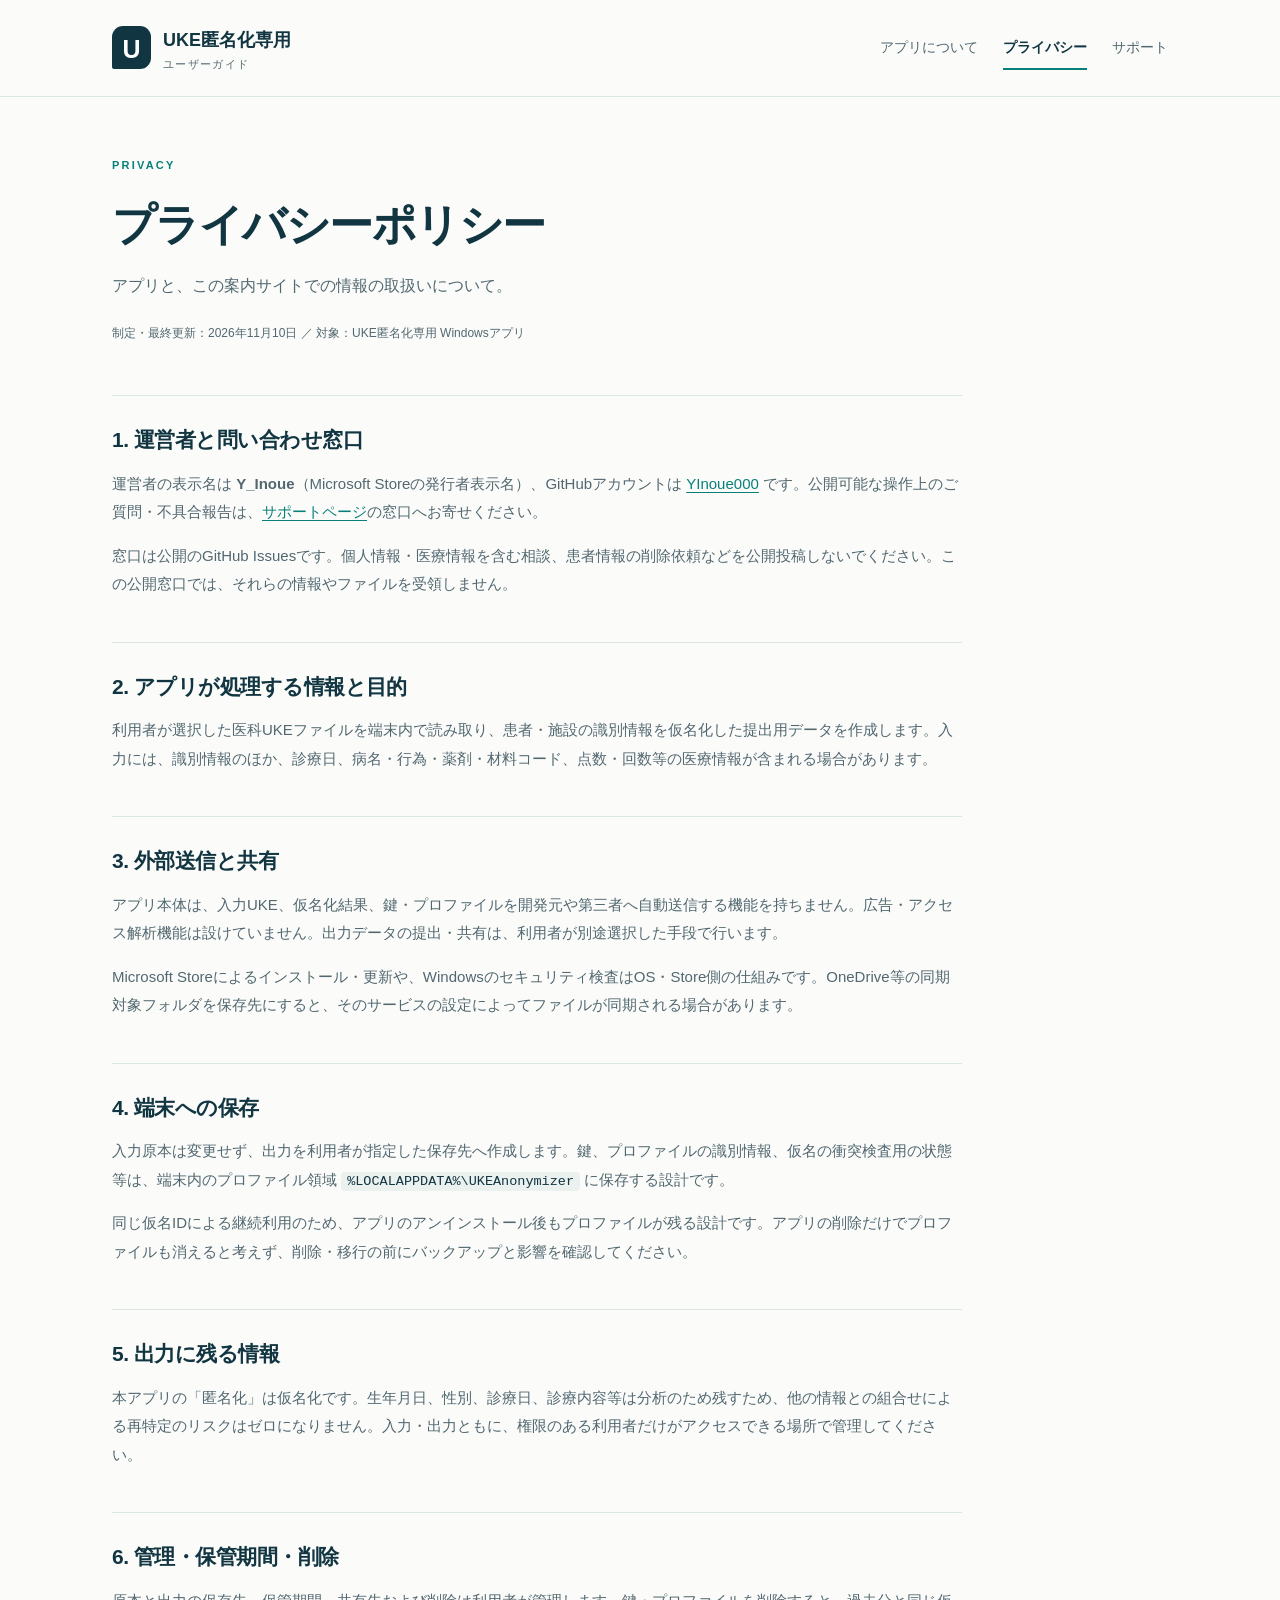
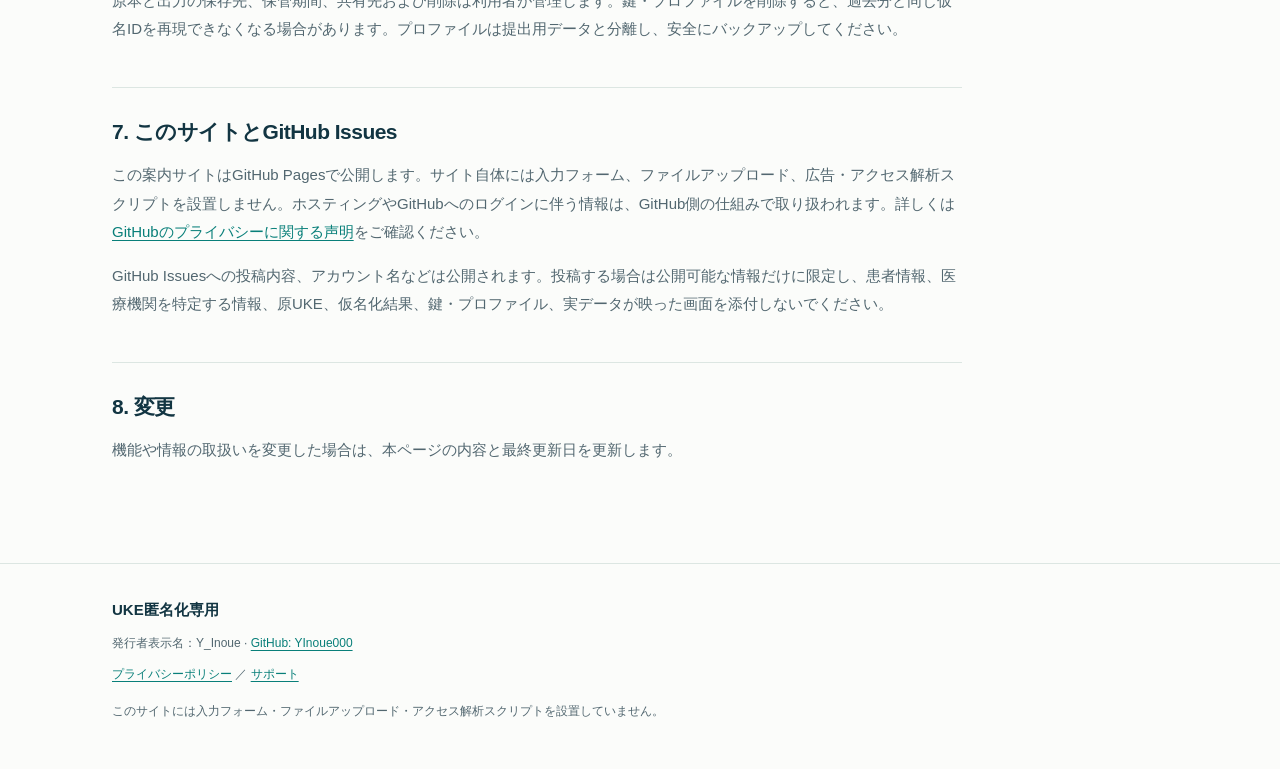
==== privacy.html @ 4976c47e "Publish approved UKE app support pages" ====
<!doctype html>
<html lang="ja"><head><meta charset="utf-8"><meta name="viewport" content="width=device-width, initial-scale=1">
<title>プライバシーポリシー | UKE匿名化専用</title><meta name="description" content="UKE匿名化専用アプリとサポートサイトの情報の取扱いについて。">
<meta name="color-scheme" content="light"><meta name="referrer" content="strict-origin-when-cross-origin">
<link rel="stylesheet" href="styles.css"></head><body>
<a class="skip" href="#main">本文へ移動</a><header class="site-header"><div class="wrap header-row">
<a class="brand" href="index.html"><span class="brand-mark" aria-hidden="true">U</span><span>UKE匿名化専用<small>ユーザーガイド</small></span></a>
<nav aria-label="メインナビゲーション"><a href="index.html">アプリについて</a><a href="privacy.html" aria-current="page">プライバシー</a><a href="support.html">サポート</a></nav></div></header>
<main id="main" class="wrap"><header class="page-heading"><p class="eyebrow">PRIVACY</p><h1>プライバシーポリシー</h1><p class="lead">アプリと、この案内サイトでの情報の取扱いについて。</p><p class="meta">制定・最終更新：2026年11月10日 ／ 対象：UKE匿名化専用 Windowsアプリ</p></header>
<article class="document"><section><h2>1. 運営者と問い合わせ窓口</h2><p>運営者の表示名は <strong>Y_Inoue</strong>（Microsoft Storeの発行者表示名）、GitHubアカウントは <a href="https://github.com/YInoue000">YInoue000</a> です。公開可能な操作上のご質問・不具合報告は、<a href="support.html#contact">サポートページ</a>の窓口へお寄せください。</p><p>窓口は公開のGitHub Issuesです。個人情報・医療情報を含む相談、患者情報の削除依頼などを公開投稿しないでください。この公開窓口では、それらの情報やファイルを受領しません。</p></section>
<section><h2>2. アプリが処理する情報と目的</h2><p>利用者が選択した医科UKEファイルを端末内で読み取り、患者・施設の識別情報を仮名化した提出用データを作成します。入力には、識別情報のほか、診療日、病名・行為・薬剤・材料コード、点数・回数等の医療情報が含まれる場合があります。</p></section>
<section><h2>3. 外部送信と共有</h2><p>アプリ本体は、入力UKE、仮名化結果、鍵・プロファイルを開発元や第三者へ自動送信する機能を持ちません。広告・アクセス解析機能は設けていません。出力データの提出・共有は、利用者が別途選択した手段で行います。</p><p>Microsoft Storeによるインストール・更新や、Windowsのセキュリティ検査はOS・Store側の仕組みです。OneDrive等の同期対象フォルダを保存先にすると、そのサービスの設定によってファイルが同期される場合があります。</p></section>
<section><h2>4. 端末への保存</h2><p>入力原本は変更せず、出力を利用者が指定した保存先へ作成します。鍵、プロファイルの識別情報、仮名の衝突検査用の状態等は、端末内のプロファイル領域 <code>%LOCALAPPDATA%\UKEAnonymizer</code> に保存する設計です。</p><p>同じ仮名IDによる継続利用のため、アプリのアンインストール後もプロファイルが残る設計です。アプリの削除だけでプロファイルも消えると考えず、削除・移行の前にバックアップと影響を確認してください。</p></section>
<section><h2>5. 出力に残る情報</h2><p>本アプリの「匿名化」は仮名化です。生年月日、性別、診療日、診療内容等は分析のため残すため、他の情報との組合せによる再特定のリスクはゼロになりません。入力・出力ともに、権限のある利用者だけがアクセスできる場所で管理してください。</p></section>
<section><h2>6. 管理・保管期間・削除</h2><p>原本と出力の保存先、保管期間、共有先および削除は利用者が管理します。鍵・プロファイルを削除すると、過去分と同じ仮名IDを再現できなくなる場合があります。プロファイルは提出用データと分離し、安全にバックアップしてください。</p></section>
<section><h2>7. このサイトとGitHub Issues</h2><p>この案内サイトはGitHub Pagesで公開します。サイト自体には入力フォーム、ファイルアップロード、広告・アクセス解析スクリプトを設置しません。ホスティングやGitHubへのログインに伴う情報は、GitHub側の仕組みで取り扱われます。詳しくは <a href="https://docs.github.com/site-policy/privacy-policies/github-privacy-statement">GitHubのプライバシーに関する声明</a>をご確認ください。</p><p>GitHub Issuesへの投稿内容、アカウント名などは公開されます。投稿する場合は公開可能な情報だけに限定し、患者情報、医療機関を特定する情報、原UKE、仮名化結果、鍵・プロファイル、実データが映った画面を添付しないでください。</p></section>
<section><h2>8. 変更</h2><p>機能や情報の取扱いを変更した場合は、本ページの内容と最終更新日を更新します。</p></section></article></main>
<footer class="site-footer"><div class="wrap"><p class="footer-brand">UKE匿名化専用</p><p>発行者表示名：Y_Inoue · <a href="https://github.com/YInoue000">GitHub: YInoue000</a></p>
<p><a href="privacy.html">プライバシーポリシー</a><span aria-hidden="true"> ／ </span><a href="support.html">サポート</a></p>
<p class="fine">このサイトには入力フォーム・ファイルアップロード・アクセス解析スクリプトを設置していません。</p></div></footer>
</body></html>
---- styles.css ----
:root{--ink:#123542;--muted:#526770;--accent:#087f79;--light:#edf5f3;--paper:#fbfcfa;--line:#dce6e2;--warn:#744924}*{box-sizing:border-box}html{scroll-behavior:smooth;scroll-padding-top:110px}body{margin:0;background:var(--paper);color:var(--ink);font-family:-apple-system,BlinkMacSystemFont,"Segoe UI","Yu Gothic UI","Meiryo",sans-serif;line-height:1.9;overflow-wrap:anywhere}a{color:var(--accent);text-underline-offset:.22em}a:hover{text-decoration-thickness:2px}a:focus-visible,summary:focus-visible{outline:3px solid #db9b31;outline-offset:5px}.wrap{max-width:1120px;padding:0 32px;margin:auto}.skip{position:absolute;left:18px;top:-100px;padding:12px;background:white;z-index:10}.skip:focus{top:12px}.site-header{border-bottom:1px solid var(--line);background:rgba(251,252,250,.98)}.header-row{display:flex;align-items:center;justify-content:space-between;gap:24px;min-height:96px}.brand{display:flex;align-items:center;gap:12px;color:var(--ink);font-weight:750;text-decoration:none;font-size:18px;white-space:nowrap}.brand small{display:block;font-size:11px;letter-spacing:.12em;color:var(--muted);font-weight:500;line-height:1.4}.brand-mark{display:grid;place-items:center;width:39px;height:43px;background:var(--ink);color:white;font-size:25px;font-weight:650;border-radius:11px 11px 11px 2px}.header-row nav{display:flex;gap:25px;font-size:14px}.header-row nav a{text-decoration:none;color:var(--muted);padding:8px 0}.header-row nav a[aria-current]{color:var(--ink);border-bottom:2px solid var(--accent);font-weight:700}.hero{display:grid;grid-template-columns:1.2fr 1fr;gap:76px;align-items:center;padding:82px 0 70px}.eyebrow{font-size:11px;letter-spacing:.2em;font-weight:750;color:var(--accent);margin:0 0 18px}h1,h2,h3,p{margin-top:0}h1{font-size:clamp(38px,4.3vw,61px);line-height:1.4;letter-spacing:-.035em;margin-bottom:24px}h2{font-size:27px;line-height:1.5;letter-spacing:-.025em;margin-bottom:20px}h3{font-size:19px;margin-bottom:8px}.lead{font-size:17px;color:var(--muted);line-height:2;max-width:640px}.actions{display:flex;flex-wrap:wrap;gap:12px;margin-top:28px}.button{display:inline-flex;align-items:center;justify-content:center;gap:24px;padding:13px 23px;border-radius:7px;text-decoration:none;font-size:14px;font-weight:700;line-height:1.7}.primary{background:var(--accent);color:white;border:1px solid var(--accent)}.primary:hover{background:#096963;border-color:#096963}.secondary{background:white;border:1px solid var(--line);color:var(--ink)}.release-status{margin-top:26px;font-size:12px;color:var(--muted)}.status-dot{display:inline-block;width:7px;height:7px;background:#bd8a3f;border-radius:50%;margin-right:9px}.workflow{background:var(--light);padding:36px 38px;border-radius:18px 18px 18px 3px;border:1px solid #dcebe5;position:relative}.workflow>.eyebrow{margin-bottom:30px}.flow-step{display:flex;gap:20px;align-items:center}.step-number{display:grid;place-items:center;flex:0 0 45px;height:45px;font-size:12px;font-weight:700;color:var(--accent);background:white;border:1px solid #d3e4dd;border-radius:50%}.flow-step strong{font-size:17px;letter-spacing:.02em}.flow-step p{font-size:12px;color:var(--muted);margin:2px 0 0}.flow-line{height:27px;margin-left:22px;border-left:1px solid #b9d4c8}.flow-note{border-top:1px solid #d0e3d9;margin:27px 0 0;padding-top:18px;font-size:12px;color:var(--muted)}.notice{background:#f8f3e9;border-left:3px solid #c69246;padding:25px 30px;border-radius:0 8px 8px 0;margin:0 0 14px}.notice-label{display:block;color:var(--warn);font-size:11px;letter-spacing:.08em;font-weight:700;margin-bottom:6px}.notice h2{font-size:21px;margin-bottom:9px}.notice p{font-size:14px;color:#5f5c52;max-width:900px;margin-bottom:0}.section{padding:60px 0}.section-title{margin-bottom:30px}.section-title .eyebrow{margin-bottom:10px}.instructions{list-style:none;padding:0;margin:0;display:grid;grid-template-columns:repeat(3,1fr);gap:36px;counter-reset:step}.instructions li{counter-increment:step}.instructions li::before{content:"0" counter(step);display:block;font-size:12px;color:var(--accent);font-weight:750;border-top:1px solid var(--line);padding-top:17px;margin-bottom:18px;letter-spacing:.1em}.instructions p,.prose p{font-size:15px;color:var(--muted)}.divider{border-top:1px solid var(--line)}.prose{max-width:830px}.bottom-callout{background:var(--ink);color:white;padding:35px 39px;margin:0 0 75px;border-radius:12px}.bottom-callout h2{font-size:25px;margin-bottom:10px}.bottom-callout p{font-size:14px;color:#d8e8e7}.bottom-callout .button{background:white;color:var(--ink);border-color:white}.site-footer{border-top:1px solid var(--line);padding:32px 0 38px}.site-footer p{font-size:12px;color:var(--muted);margin-bottom:8px}.site-footer .footer-brand{color:var(--ink);font-size:15px;font-weight:750}.site-footer .fine,.fine{font-size:12px;color:var(--muted);margin-top:14px}.page-heading{padding:58px 0 38px}.page-heading h1{font-size:clamp(31px,3.7vw,44px);margin-bottom:15px}.page-heading .lead{font-size:16px}.meta{font-size:12px;color:var(--muted);margin-top:20px}.document{max-width:850px;padding-bottom:55px}.document section{padding:28px 0;border-top:1px solid var(--line)}.document h2{font-size:21px;margin-bottom:14px}.document p{font-size:15px;color:var(--muted)}code{font-family:Consolas,monospace;font-size:.9em;padding:2px 6px;background:#eaf1ee;border-radius:4px;color:var(--ink)}.faq details{border-bottom:1px solid var(--line);padding:17px 0;max-width:850px}.faq summary{cursor:pointer;font-size:16px;font-weight:650;padding-right:10px}.faq details p{font-size:14px;color:var(--muted);padding:13px 22px 0;margin-bottom:0}.faq>h2{margin-bottom:15px}
@media(max-width:800px){.wrap{padding:0 22px}.header-row{gap:15px;flex-wrap:wrap;padding-top:18px;padding-bottom:16px}.header-row nav{gap:22px;font-size:13px}.hero{grid-template-columns:1fr;gap:36px;padding:46px 0}.workflow{max-width:550px;padding:29px}.hero h1{font-size:clamp(32px,8.4vw,46px)}.hero .lead{max-width:550px}.instructions{grid-template-columns:1fr;gap:20px}.section{padding:38px 0}.bottom-callout{margin-bottom:45px;padding:28px}.page-heading{padding-top:40px}.notice{padding:21px 23px}.notice h2{font-size:20px}.document p{font-size:14px}}
@media(prefers-reduced-motion:reduce){html{scroll-behavior:auto}}
@media print{.site-header nav,.actions,.button,.skip{display:none}.hero{padding-top:20px}.wrap{max-width:none}.workflow{break-inside:avoid}body{background:white;color:black}a{color:inherit}.notice{break-inside:avoid}details>p{display:block}}
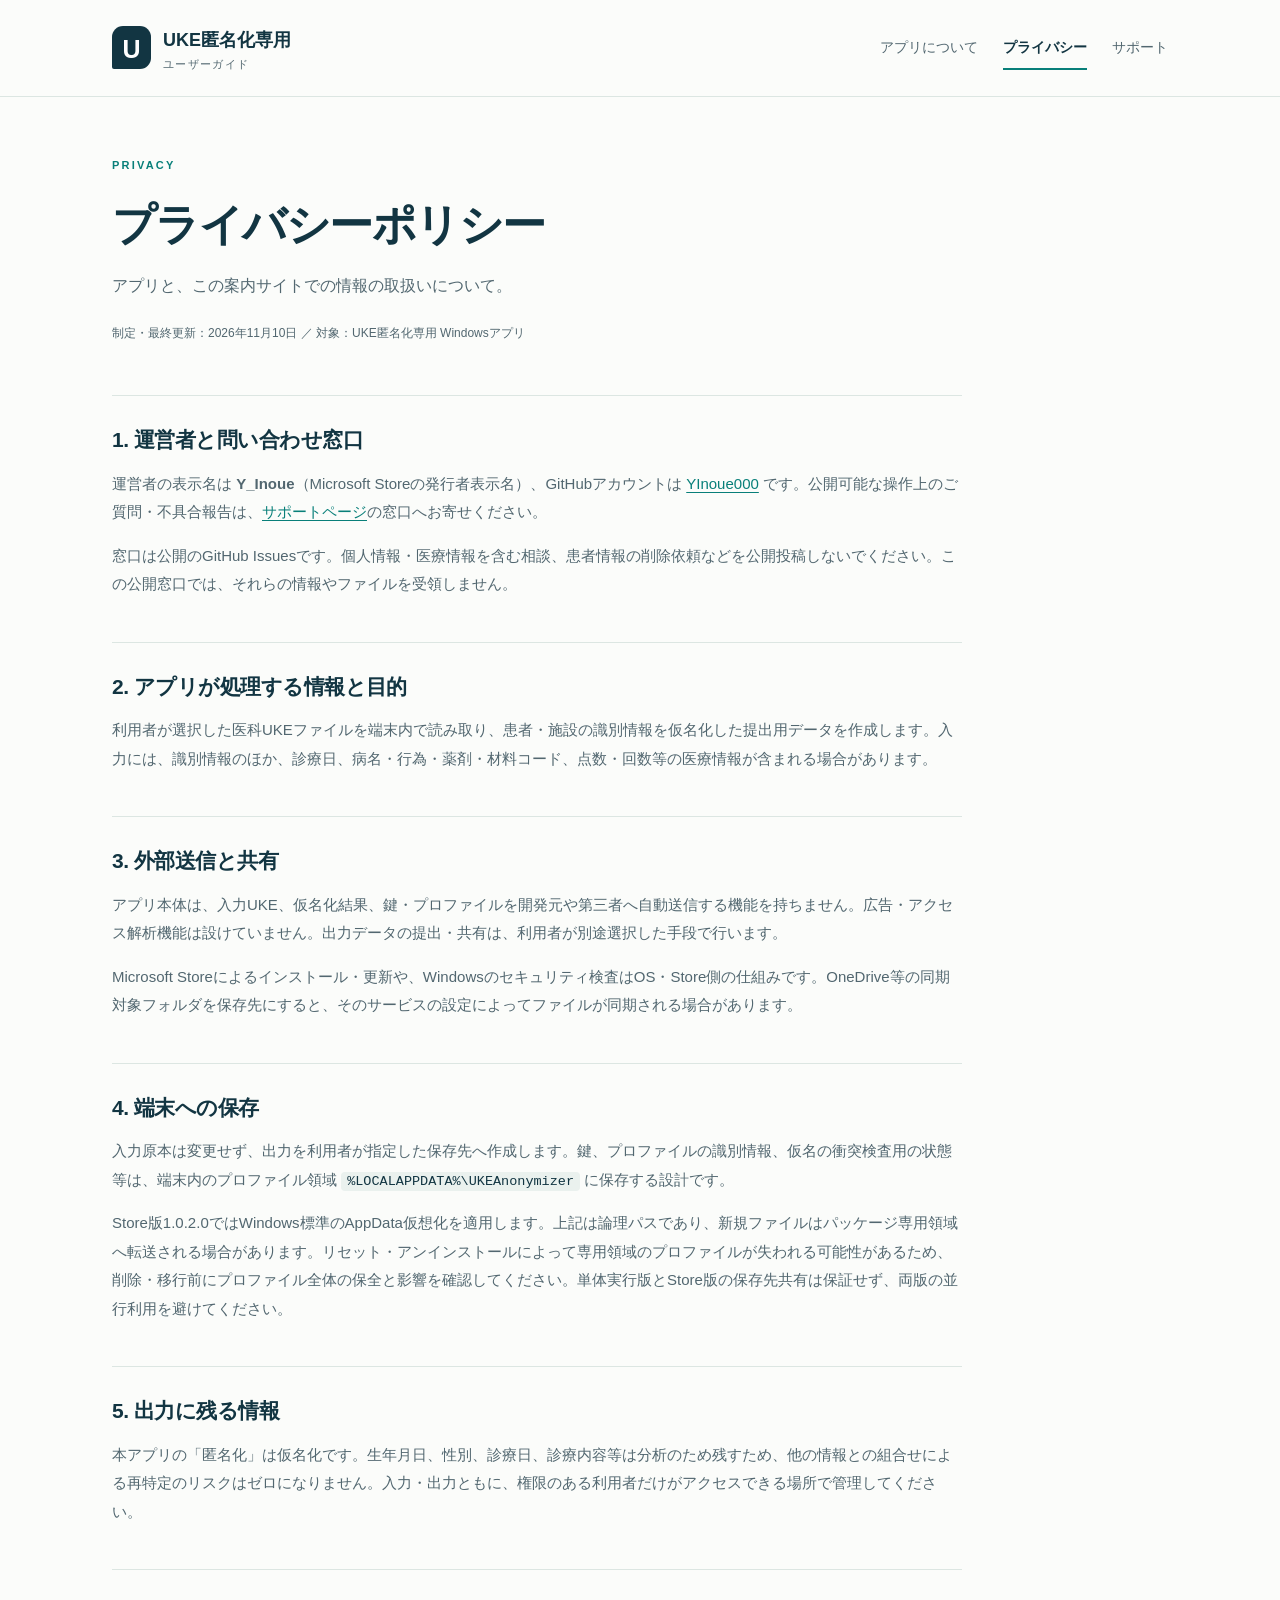
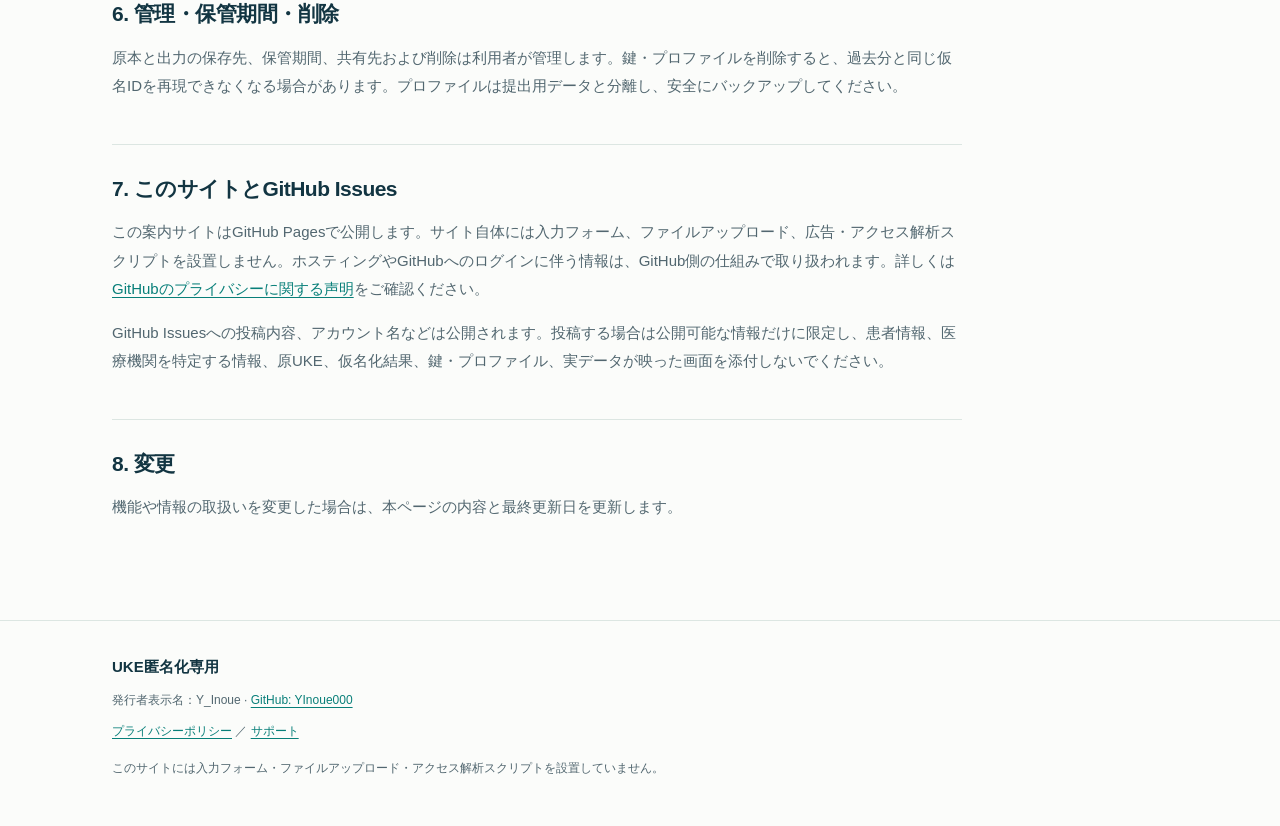
==== commit f85ea343: "Add files via upload" ====
--- a/privacy.html
+++ b/privacy.html
@@ -1,21 +1,21 @@
-<!doctype html>
-<html lang="ja"><head><meta charset="utf-8"><meta name="viewport" content="width=device-width, initial-scale=1">
-<title>プライバシーポリシー | UKE匿名化専用</title><meta name="description" content="UKE匿名化専用アプリとサポートサイトの情報の取扱いについて。">
-<meta name="color-scheme" content="light"><meta name="referrer" content="strict-origin-when-cross-origin">
-<link rel="stylesheet" href="styles.css"></head><body>
-<a class="skip" href="#main">本文へ移動</a><header class="site-header"><div class="wrap header-row">
-<a class="brand" href="index.html"><span class="brand-mark" aria-hidden="true">U</span><span>UKE匿名化専用<small>ユーザーガイド</small></span></a>
-<nav aria-label="メインナビゲーション"><a href="index.html">アプリについて</a><a href="privacy.html" aria-current="page">プライバシー</a><a href="support.html">サポート</a></nav></div></header>
-<main id="main" class="wrap"><header class="page-heading"><p class="eyebrow">PRIVACY</p><h1>プライバシーポリシー</h1><p class="lead">アプリと、この案内サイトでの情報の取扱いについて。</p><p class="meta">制定・最終更新：2026年11月10日 ／ 対象：UKE匿名化専用 Windowsアプリ</p></header>
-<article class="document"><section><h2>1. 運営者と問い合わせ窓口</h2><p>運営者の表示名は <strong>Y_Inoue</strong>（Microsoft Storeの発行者表示名）、GitHubアカウントは <a href="https://github.com/YInoue000">YInoue000</a> です。公開可能な操作上のご質問・不具合報告は、<a href="support.html#contact">サポートページ</a>の窓口へお寄せください。</p><p>窓口は公開のGitHub Issuesです。個人情報・医療情報を含む相談、患者情報の削除依頼などを公開投稿しないでください。この公開窓口では、それらの情報やファイルを受領しません。</p></section>
-<section><h2>2. アプリが処理する情報と目的</h2><p>利用者が選択した医科UKEファイルを端末内で読み取り、患者・施設の識別情報を仮名化した提出用データを作成します。入力には、識別情報のほか、診療日、病名・行為・薬剤・材料コード、点数・回数等の医療情報が含まれる場合があります。</p></section>
-<section><h2>3. 外部送信と共有</h2><p>アプリ本体は、入力UKE、仮名化結果、鍵・プロファイルを開発元や第三者へ自動送信する機能を持ちません。広告・アクセス解析機能は設けていません。出力データの提出・共有は、利用者が別途選択した手段で行います。</p><p>Microsoft Storeによるインストール・更新や、Windowsのセキュリティ検査はOS・Store側の仕組みです。OneDrive等の同期対象フォルダを保存先にすると、そのサービスの設定によってファイルが同期される場合があります。</p></section>
-<section><h2>4. 端末への保存</h2><p>入力原本は変更せず、出力を利用者が指定した保存先へ作成します。鍵、プロファイルの識別情報、仮名の衝突検査用の状態等は、端末内のプロファイル領域 <code>%LOCALAPPDATA%\UKEAnonymizer</code> に保存する設計です。</p><p>同じ仮名IDによる継続利用のため、アプリのアンインストール後もプロファイルが残る設計です。アプリの削除だけでプロファイルも消えると考えず、削除・移行の前にバックアップと影響を確認してください。</p></section>
-<section><h2>5. 出力に残る情報</h2><p>本アプリの「匿名化」は仮名化です。生年月日、性別、診療日、診療内容等は分析のため残すため、他の情報との組合せによる再特定のリスクはゼロになりません。入力・出力ともに、権限のある利用者だけがアクセスできる場所で管理してください。</p></section>
-<section><h2>6. 管理・保管期間・削除</h2><p>原本と出力の保存先、保管期間、共有先および削除は利用者が管理します。鍵・プロファイルを削除すると、過去分と同じ仮名IDを再現できなくなる場合があります。プロファイルは提出用データと分離し、安全にバックアップしてください。</p></section>
-<section><h2>7. このサイトとGitHub Issues</h2><p>この案内サイトはGitHub Pagesで公開します。サイト自体には入力フォーム、ファイルアップロード、広告・アクセス解析スクリプトを設置しません。ホスティングやGitHubへのログインに伴う情報は、GitHub側の仕組みで取り扱われます。詳しくは <a href="https://docs.github.com/site-policy/privacy-policies/github-privacy-statement">GitHubのプライバシーに関する声明</a>をご確認ください。</p><p>GitHub Issuesへの投稿内容、アカウント名などは公開されます。投稿する場合は公開可能な情報だけに限定し、患者情報、医療機関を特定する情報、原UKE、仮名化結果、鍵・プロファイル、実データが映った画面を添付しないでください。</p></section>
-<section><h2>8. 変更</h2><p>機能や情報の取扱いを変更した場合は、本ページの内容と最終更新日を更新します。</p></section></article></main>
-<footer class="site-footer"><div class="wrap"><p class="footer-brand">UKE匿名化専用</p><p>発行者表示名：Y_Inoue · <a href="https://github.com/YInoue000">GitHub: YInoue000</a></p>
-<p><a href="privacy.html">プライバシーポリシー</a><span aria-hidden="true"> ／ </span><a href="support.html">サポート</a></p>
-<p class="fine">このサイトには入力フォーム・ファイルアップロード・アクセス解析スクリプトを設置していません。</p></div></footer>
+<!doctype html>
+<html lang="ja"><head><meta charset="utf-8"><meta name="viewport" content="width=device-width, initial-scale=1">
+<title>プライバシーポリシー | UKE匿名化専用</title><meta name="description" content="UKE匿名化専用アプリとサポートサイトの情報の取扱いについて。">
+<meta name="color-scheme" content="light"><meta name="referrer" content="strict-origin-when-cross-origin">
+<link rel="stylesheet" href="styles.css"></head><body>
+<a class="skip" href="#main">本文へ移動</a><header class="site-header"><div class="wrap header-row">
+<a class="brand" href="index.html"><span class="brand-mark" aria-hidden="true">U</span><span>UKE匿名化専用<small>ユーザーガイド</small></span></a>
+<nav aria-label="メインナビゲーション"><a href="index.html">アプリについて</a><a href="privacy.html" aria-current="page">プライバシー</a><a href="support.html">サポート</a></nav></div></header>
+<main id="main" class="wrap"><header class="page-heading"><p class="eyebrow">PRIVACY</p><h1>プライバシーポリシー</h1><p class="lead">アプリと、この案内サイトでの情報の取扱いについて。</p><p class="meta">制定・最終更新：2026年11月10日 ／ 対象：UKE匿名化専用 Windowsアプリ</p></header>
+<article class="document"><section><h2>1. 運営者と問い合わせ窓口</h2><p>運営者の表示名は <strong>Y_Inoue</strong>（Microsoft Storeの発行者表示名）、GitHubアカウントは <a href="https://github.com/YInoue000">YInoue000</a> です。公開可能な操作上のご質問・不具合報告は、<a href="support.html#contact">サポートページ</a>の窓口へお寄せください。</p><p>窓口は公開のGitHub Issuesです。個人情報・医療情報を含む相談、患者情報の削除依頼などを公開投稿しないでください。この公開窓口では、それらの情報やファイルを受領しません。</p></section>
+<section><h2>2. アプリが処理する情報と目的</h2><p>利用者が選択した医科UKEファイルを端末内で読み取り、患者・施設の識別情報を仮名化した提出用データを作成します。入力には、識別情報のほか、診療日、病名・行為・薬剤・材料コード、点数・回数等の医療情報が含まれる場合があります。</p></section>
+<section><h2>3. 外部送信と共有</h2><p>アプリ本体は、入力UKE、仮名化結果、鍵・プロファイルを開発元や第三者へ自動送信する機能を持ちません。広告・アクセス解析機能は設けていません。出力データの提出・共有は、利用者が別途選択した手段で行います。</p><p>Microsoft Storeによるインストール・更新や、Windowsのセキュリティ検査はOS・Store側の仕組みです。OneDrive等の同期対象フォルダを保存先にすると、そのサービスの設定によってファイルが同期される場合があります。</p></section>
+<section><h2>4. 端末への保存</h2><p>入力原本は変更せず、出力を利用者が指定した保存先へ作成します。鍵、プロファイルの識別情報、仮名の衝突検査用の状態等は、端末内のプロファイル領域 <code>%LOCALAPPDATA%\UKEAnonymizer</code> に保存する設計です。</p><p>Store版1.0.2.0ではWindows標準のAppData仮想化を適用します。上記は論理パスであり、新規ファイルはパッケージ専用領域へ転送される場合があります。リセット・アンインストールによって専用領域のプロファイルが失われる可能性があるため、削除・移行前にプロファイル全体の保全と影響を確認してください。単体実行版とStore版の保存先共有は保証せず、両版の並行利用を避けてください。</p></section>
+<section><h2>5. 出力に残る情報</h2><p>本アプリの「匿名化」は仮名化です。生年月日、性別、診療日、診療内容等は分析のため残すため、他の情報との組合せによる再特定のリスクはゼロになりません。入力・出力ともに、権限のある利用者だけがアクセスできる場所で管理してください。</p></section>
+<section><h2>6. 管理・保管期間・削除</h2><p>原本と出力の保存先、保管期間、共有先および削除は利用者が管理します。鍵・プロファイルを削除すると、過去分と同じ仮名IDを再現できなくなる場合があります。プロファイルは提出用データと分離し、安全にバックアップしてください。</p></section>
+<section><h2>7. このサイトとGitHub Issues</h2><p>この案内サイトはGitHub Pagesで公開します。サイト自体には入力フォーム、ファイルアップロード、広告・アクセス解析スクリプトを設置しません。ホスティングやGitHubへのログインに伴う情報は、GitHub側の仕組みで取り扱われます。詳しくは <a href="https://docs.github.com/site-policy/privacy-policies/github-privacy-statement">GitHubのプライバシーに関する声明</a>をご確認ください。</p><p>GitHub Issuesへの投稿内容、アカウント名などは公開されます。投稿する場合は公開可能な情報だけに限定し、患者情報、医療機関を特定する情報、原UKE、仮名化結果、鍵・プロファイル、実データが映った画面を添付しないでください。</p></section>
+<section><h2>8. 変更</h2><p>機能や情報の取扱いを変更した場合は、本ページの内容と最終更新日を更新します。</p></section></article></main>
+<footer class="site-footer"><div class="wrap"><p class="footer-brand">UKE匿名化専用</p><p>発行者表示名：Y_Inoue · <a href="https://github.com/YInoue000">GitHub: YInoue000</a></p>
+<p><a href="privacy.html">プライバシーポリシー</a><span aria-hidden="true"> ／ </span><a href="support.html">サポート</a></p>
+<p class="fine">このサイトには入力フォーム・ファイルアップロード・アクセス解析スクリプトを設置していません。</p></div></footer>
 </body></html>
